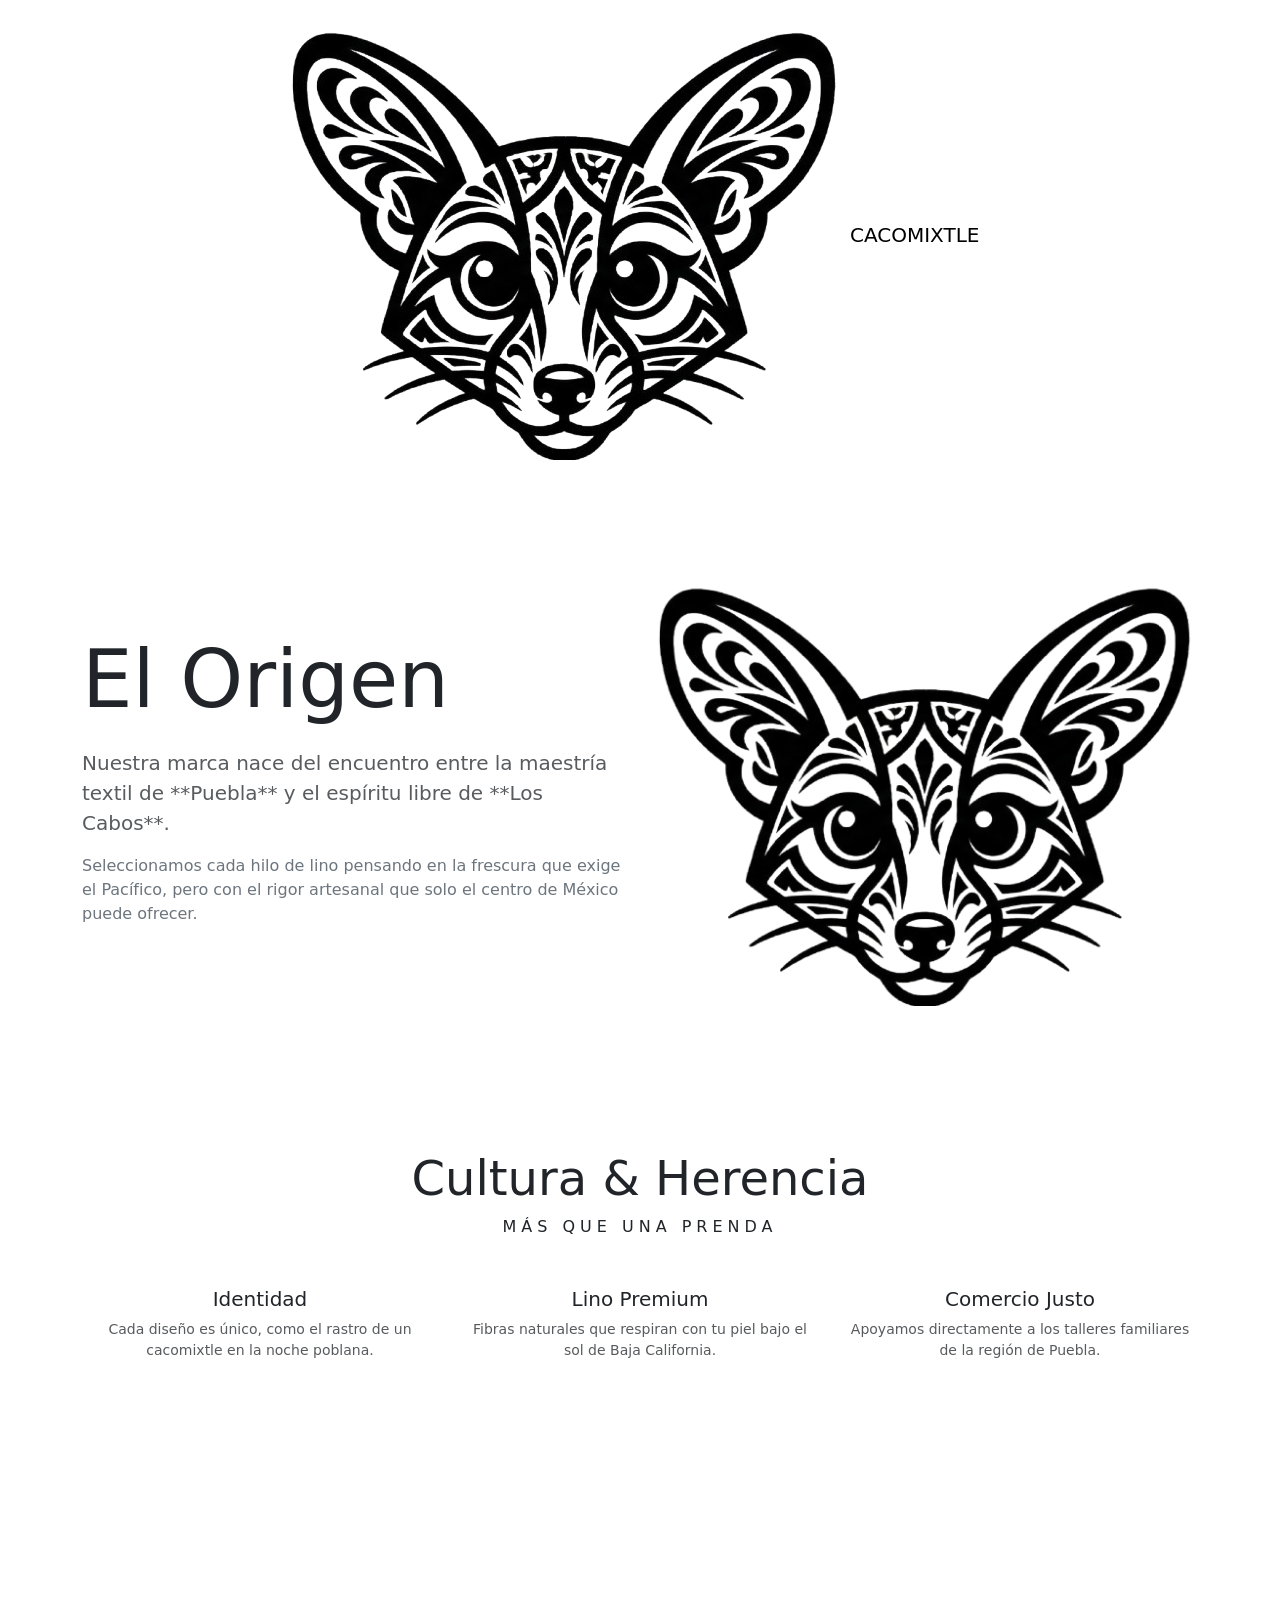
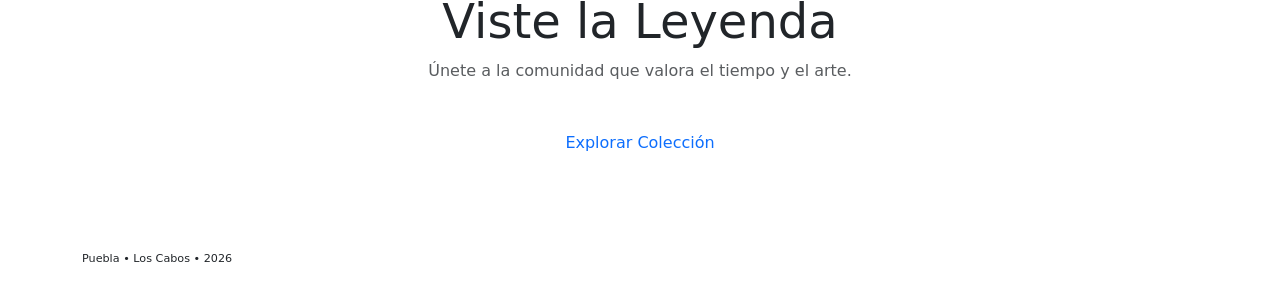
==== nosotros.html @ feb5851e "Primera version oficial" ====
<!DOCTYPE html>
<html lang="es">
<head>
    <meta charset="UTF-8">
    <meta name="viewport" content="width=device-width, initial-scale=1.0">
    <title>Historia | CACOMIXTLE</title>
    <link href="https://cdn.jsdelivr.net/npm/bootstrap@5.3.0/dist/css/bootstrap.min.css" rel="stylesheet">
    <link rel="stylesheet" href="https://unpkg.com/aos@next/dist/aos.css" />
    <link rel="stylesheet" href="css/styles.css">
</head>
<body>
    <nav class="navbar sticky-top">
        <div class="container justify-content-center">
            <a class="navbar-brand" href="index.html">
                <img src="img/caco_log.png" class="brand-logo" alt="Logo"> CACOMIXTLE
            </a>
        </div>
    </nav>

    <section class="container py-5 mt-5">
        <div class="row align-items-center">
            <div class="col-md-6" data-aos="fade-right">
                <h1 class="hero-content h1" style="font-family: var(--font-fancy); font-size: 5rem; text-align: left;">El Origen</h1>
                <div class="talavera-divider" style="width: 100px; margin: 20px 0;"></div>
                <p class="lead fw-light text-muted">Nuestra marca nace del encuentro entre la maestría textil de **Puebla** y el espíritu libre de **Los Cabos**.</p>
                <p class="text-secondary">Seleccionamos cada hilo de lino pensando en la frescura que exige el Pacífico, pero con el rigor artesanal que solo el centro de México puede ofrecer.</p>
            </div>
            <div class="col-md-6" data-aos="zoom-in">
                <img src="img/caco_log.png" class="img-fluid opacity-70" alt="Cacomixtle Arte">
            </div>
        </div>
    </section>

    <section class="py-5" style="background: var(--black); color: var(--white);">
        <div class="container text-center py-5" data-aos="fade-up">
            <h2 style="font-family: var(--font-fancy); font-size: 3rem;">Cultura & Herencia</h2>
            <p class="hero-subtitle" style="color: var(--gold); letter-spacing: 5px;">MÁS QUE UNA PRENDA</p>
            <div class="row mt-5">
                <div class="col-md-4 mb-4">
                    <i class="fas fa-fingerprint fa-2x mb-3" style="color: var(--gold);"></i>
                    <h5>Identidad</h5>
                    <p class="small opacity-75">Cada diseño es único, como el rastro de un cacomixtle en la noche poblana.</p>
                </div>
                <div class="col-md-4 mb-4">
                    <i class="fas fa-leaf fa-2x mb-3" style="color: var(--gold);"></i>
                    <h5>Lino Premium</h5>
                    <p class="small opacity-75">Fibras naturales que respiran con tu piel bajo el sol de Baja California.</p>
                </div>
                <div class="col-md-4 mb-4">
                    <i class="fas fa-hands-holding fa-2x mb-3" style="color: var(--gold);"></i>
                    <h5>Comercio Justo</h5>
                    <p class="small opacity-75">Apoyamos directamente a los talleres familiares de la región de Puebla.</p>
                </div>
            </div>
        </div>
    </section>

    <section class="container py-5 text-center my-5">
        <div data-aos="zoom-in">
            <h2 style="font-family: var(--font-fancy); font-size: 3rem;">Viste la Leyenda</h2>
            <p class="text-muted mb-5">Únete a la comunidad que valora el tiempo y el arte.</p>
            <a href="index.html" class="btn-premium w-auto px-5" style="display: inline-block; text-decoration: none;">Explorar Colección</a>
        </div>
    </section>

    <footer class="footer">
        <div class="container">
            <div class="footer-socials">
                <a href="#"><i class="fab fa-instagram"></i></a>
                <a href="https://wa.me/522225968886"><i class="fab fa-whatsapp"></i></a>
            </div>
            <p class="hero-subtitle" style="font-size: 0.7rem;">Puebla • Los Cabos • 2026</p>
        </div>
    </footer>

    <script src="https://unpkg.com/aos@next/dist/aos.js"></script>
    <script>AOS.init();</script>
</body>
</html>
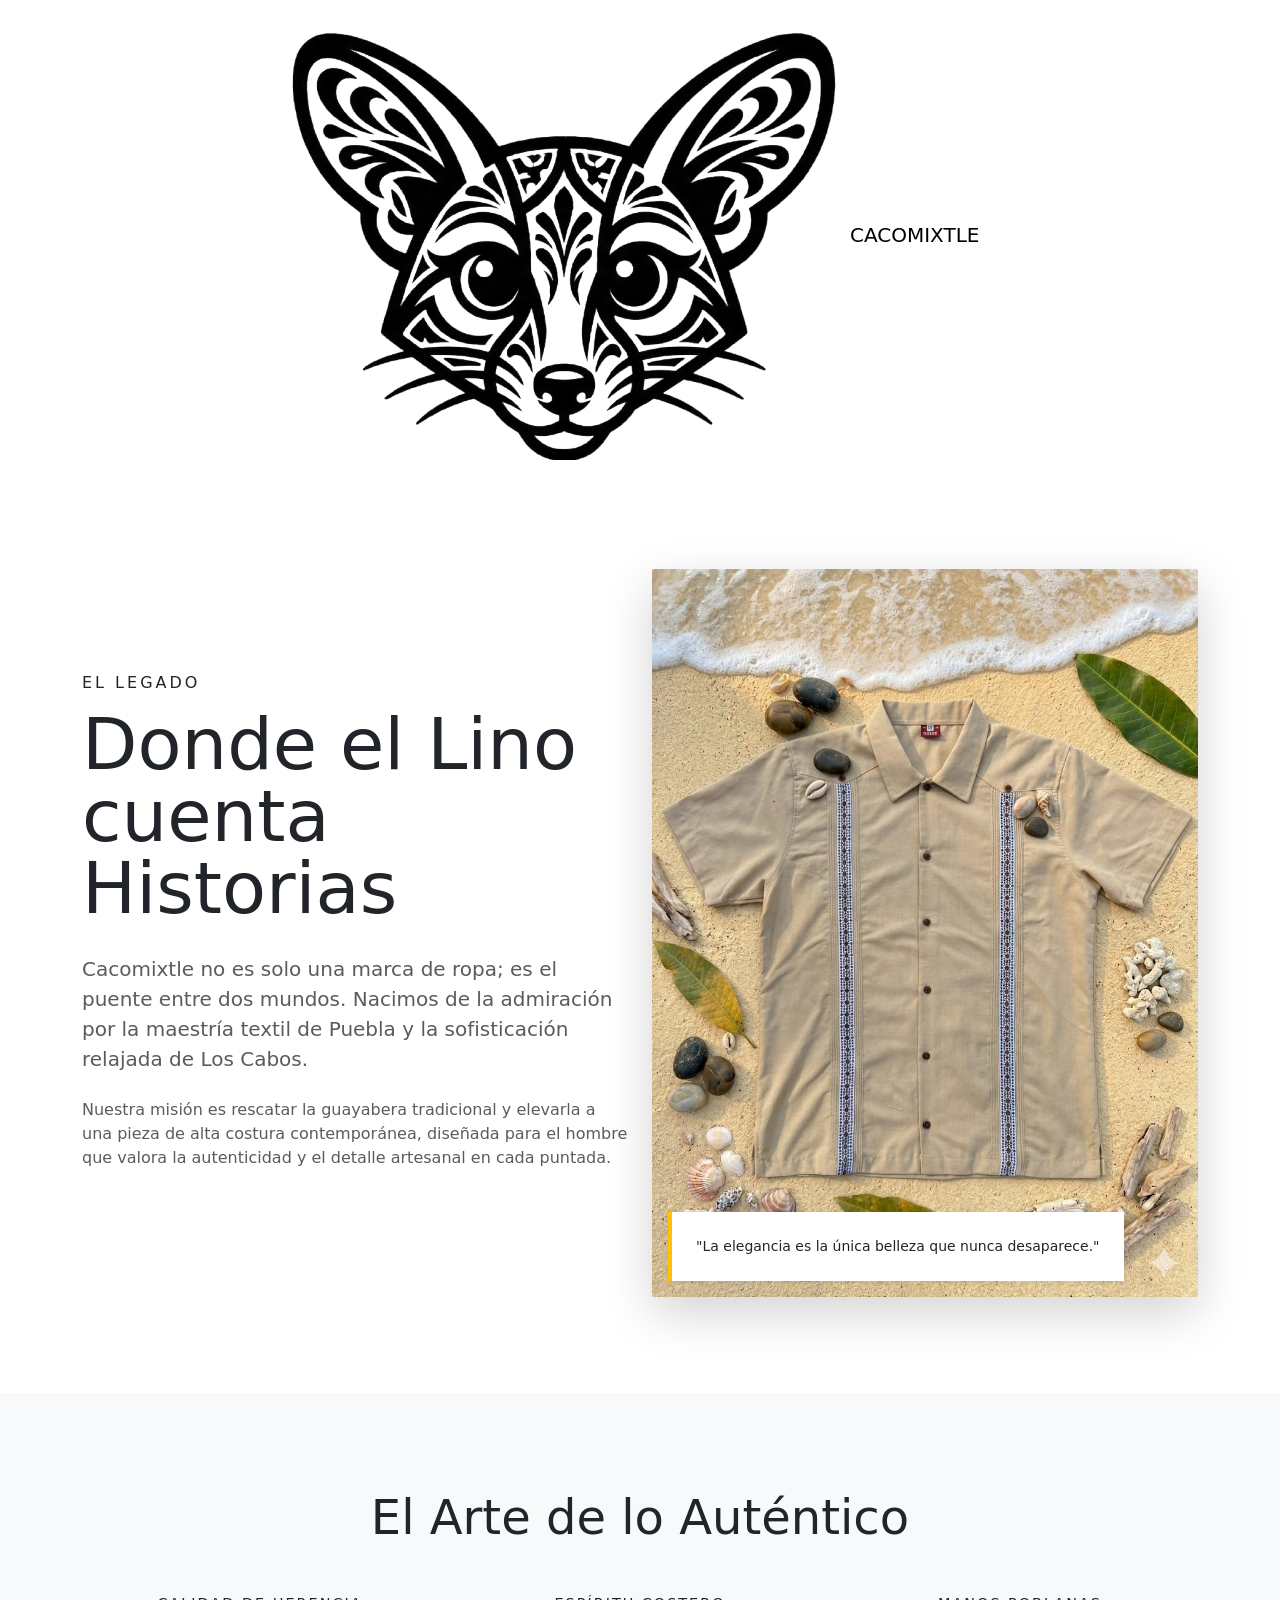
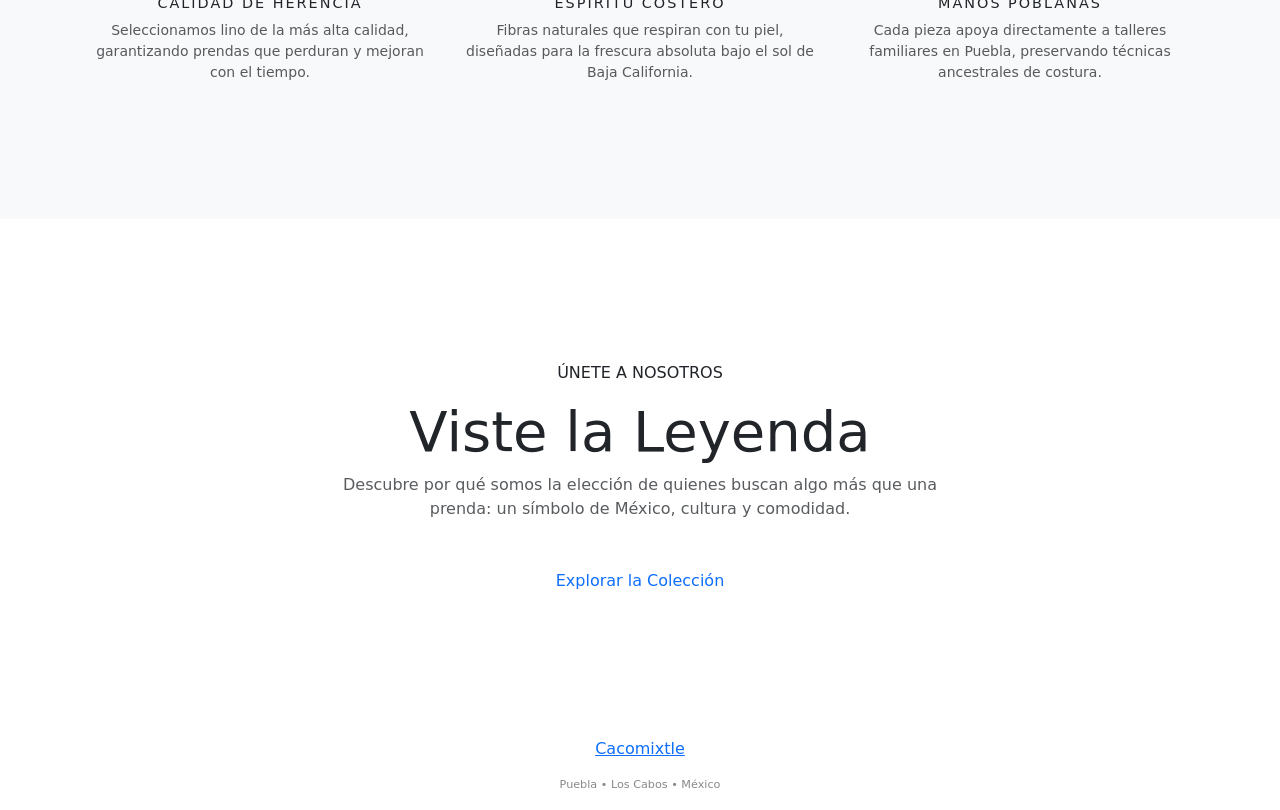
==== commit e90fc5b9: "v 0.1" ====
--- a/nosotros.html
+++ b/nosotros.html
@@ -3,7 +3,7 @@
 <head>
     <meta charset="UTF-8">
     <meta name="viewport" content="width=device-width, initial-scale=1.0">
-    <title>Historia | CACOMIXTLE</title>
+    <title>Nuestra Historia | CACOMIXTLE</title>
     <link href="https://cdn.jsdelivr.net/npm/bootstrap@5.3.0/dist/css/bootstrap.min.css" rel="stylesheet">
     <link rel="stylesheet" href="https://unpkg.com/aos@next/dist/aos.css" />
     <link rel="stylesheet" href="css/styles.css">
@@ -20,60 +20,78 @@
     <section class="container py-5 mt-5">
         <div class="row align-items-center">
             <div class="col-md-6" data-aos="fade-right">
-                <h1 class="hero-content h1" style="font-family: var(--font-fancy); font-size: 5rem; text-align: left;">El Origen</h1>
-                <div class="talavera-divider" style="width: 100px; margin: 20px 0;"></div>
-                <p class="lead fw-light text-muted">Nuestra marca nace del encuentro entre la maestría textil de **Puebla** y el espíritu libre de **Los Cabos**.</p>
-                <p class="text-secondary">Seleccionamos cada hilo de lino pensando en la frescura que exige el Pacífico, pero con el rigor artesanal que solo el centro de México puede ofrecer.</p>
+                <h6 class="hero-subtitle mb-3" style="letter-spacing: 3px;">EL LEGADO</h6>
+                <h1 class="hero-content h1" style="font-family: var(--font-fancy); font-size: 4.5rem; text-align: left; line-height: 1;">Donde el Lino<br>cuenta Historias</h1>
+                <div class="talavera-divider" style="width: 100px; margin: 30px 0;"></div>
+                <p class="lead fw-light text-muted mb-4">
+                    Cacomixtle no es solo una marca de ropa; es el puente entre dos mundos. Nacimos de la admiración por la maestría textil de Puebla y la sofisticación relajada de Los Cabos. 
+                </p>
+                <p class="text-muted mb-4">
+                    Nuestra misión es rescatar la guayabera tradicional y elevarla a una pieza de alta costura contemporánea, diseñada para el hombre que valora la autenticidad y el detalle artesanal en cada puntada.
+                </p>
             </div>
-            <div class="col-md-6" data-aos="zoom-in">
-                <img src="img/caco_log.png" class="img-fluid opacity-70" alt="Cacomixtle Arte">
+            <div class="col-md-6" data-aos="fade-left">
+                <div class="position-relative">
+                    <img src="img/guaya8.jpeg" class="img-fluid shadow-lg" style="border-radius: 2px;">
+                    <div class="p-4 bg-white position-absolute bottom-0 start-0 m-3 shadow-sm border-start border-warning border-4">
+                        <p class="small mb-0 italic">"La elegancia es la única belleza que nunca desaparece."</p>
+                    </div>
+                </div>
             </div>
         </div>
     </section>
 
-    <section class="py-5" style="background: var(--black); color: var(--white);">
-        <div class="container text-center py-5" data-aos="fade-up">
-            <h2 style="font-family: var(--font-fancy); font-size: 3rem;">Cultura & Herencia</h2>
-            <p class="hero-subtitle" style="color: var(--gold); letter-spacing: 5px;">MÁS QUE UNA PRENDA</p>
-            <div class="row mt-5">
-                <div class="col-md-4 mb-4">
-                    <i class="fas fa-fingerprint fa-2x mb-3" style="color: var(--gold);"></i>
-                    <h5>Identidad</h5>
-                    <p class="small opacity-75">Cada diseño es único, como el rastro de un cacomixtle en la noche poblana.</p>
+    <section class="bg-light py-5 my-5">
+        <div class="container py-5">
+            <div class="text-center mb-5" data-aos="fade-up">
+                <h2 style="font-family: var(--font-fancy); font-size: 3rem;">El Arte de lo Auténtico</h2>
+                <div class="talavera-divider mx-auto" style="width: 60px; margin: 20px auto;"></div>
+            </div>
+            <div class="row text-center">
+                <div class="col-md-4 mb-4" data-aos="fade-up" data-aos-delay="100">
+                    <i class="fas fa-gem fa-2x mb-3" style="color: var(--gold);"></i>
+                    <h5 class="text-uppercase" style="letter-spacing: 2px; font-size: 0.9rem;">Calidad de Herencia</h5>
+                    <p class="small opacity-75">Seleccionamos lino de la más alta calidad, garantizando prendas que perduran y mejoran con el tiempo.</p>
                 </div>
-                <div class="col-md-4 mb-4">
-                    <i class="fas fa-leaf fa-2x mb-3" style="color: var(--gold);"></i>
-                    <h5>Lino Premium</h5>
-                    <p class="small opacity-75">Fibras naturales que respiran con tu piel bajo el sol de Baja California.</p>
+                <div class="col-md-4 mb-4" data-aos="fade-up" data-aos-delay="200">
+                    <i class="fas fa-wind fa-2x mb-3" style="color: var(--gold);"></i>
+                    <h5 class="text-uppercase" style="letter-spacing: 2px; font-size: 0.9rem;">Espíritu Costero</h5>
+                    <p class="small opacity-75">Fibras naturales que respiran con tu piel, diseñadas para la frescura absoluta bajo el sol de Baja California.</p>
                 </div>
-                <div class="col-md-4 mb-4">
+                <div class="col-md-4 mb-4" data-aos="fade-up" data-aos-delay="300">
                     <i class="fas fa-hands-holding fa-2x mb-3" style="color: var(--gold);"></i>
-                    <h5>Comercio Justo</h5>
-                    <p class="small opacity-75">Apoyamos directamente a los talleres familiares de la región de Puebla.</p>
+                    <h5 class="text-uppercase" style="letter-spacing: 2px; font-size: 0.9rem;">Manos Poblanas</h5>
+                    <p class="small opacity-75">Cada pieza apoya directamente a talleres familiares en Puebla, preservando técnicas ancestrales de costura.</p>
                 </div>
             </div>
         </div>
     </section>
 
     <section class="container py-5 text-center my-5">
-        <div data-aos="zoom-in">
-            <h2 style="font-family: var(--font-fancy); font-size: 3rem;">Viste la Leyenda</h2>
-            <p class="text-muted mb-5">Únete a la comunidad que valora el tiempo y el arte.</p>
-            <a href="index.html" class="btn-premium w-auto px-5" style="display: inline-block; text-decoration: none;">Explorar Colección</a>
+        <div data-aos="zoom-in" class="py-5">
+            <h6 class="hero-subtitle mb-3">ÚNETE A NOSOTROS</h6>
+            <h2 style="font-family: var(--font-fancy); font-size: 3.5rem;">Viste la Leyenda</h2>
+            <p class="text-muted mb-5 mx-auto" style="max-width: 600px;">
+                Descubre por qué somos la elección de quienes buscan algo más que una prenda: un símbolo de México, cultura y comodidad.
+            </p>
+            <a href="index.html" class="btn-premium w-auto px-5" style="display: inline-block; text-decoration: none;">Explorar la Colección</a>
         </div>
     </section>
 
     <footer class="footer">
-        <div class="container">
-            <div class="footer-socials">
-                <a href="#"><i class="fab fa-instagram"></i></a>
+        <div class="container text-center">
+            <a href="index.html" class="footer-logo">Cacomixtle</a>
+            <div class="footer-socials mb-3">
+                <a href="https://www.instagram.com/cacomixtle_puebla?igsh=YmNxemw4ZGd0ejN5"><i class="fab fa-instagram"></i></a>
                 <a href="https://wa.me/522225968886"><i class="fab fa-whatsapp"></i></a>
             </div>
-            <p class="hero-subtitle" style="font-size: 0.7rem;">Puebla • Los Cabos • 2026</p>
+            <p class="hero-subtitle" style="font-size: 0.7rem; color: #888;">Puebla • Los Cabos • México</p>
         </div>
     </footer>
 
     <script src="https://unpkg.com/aos@next/dist/aos.js"></script>
-    <script>AOS.init();</script>
+    <script>
+        AOS.init({ duration: 1000, once: true });
+    </script>
 </body>
 </html>
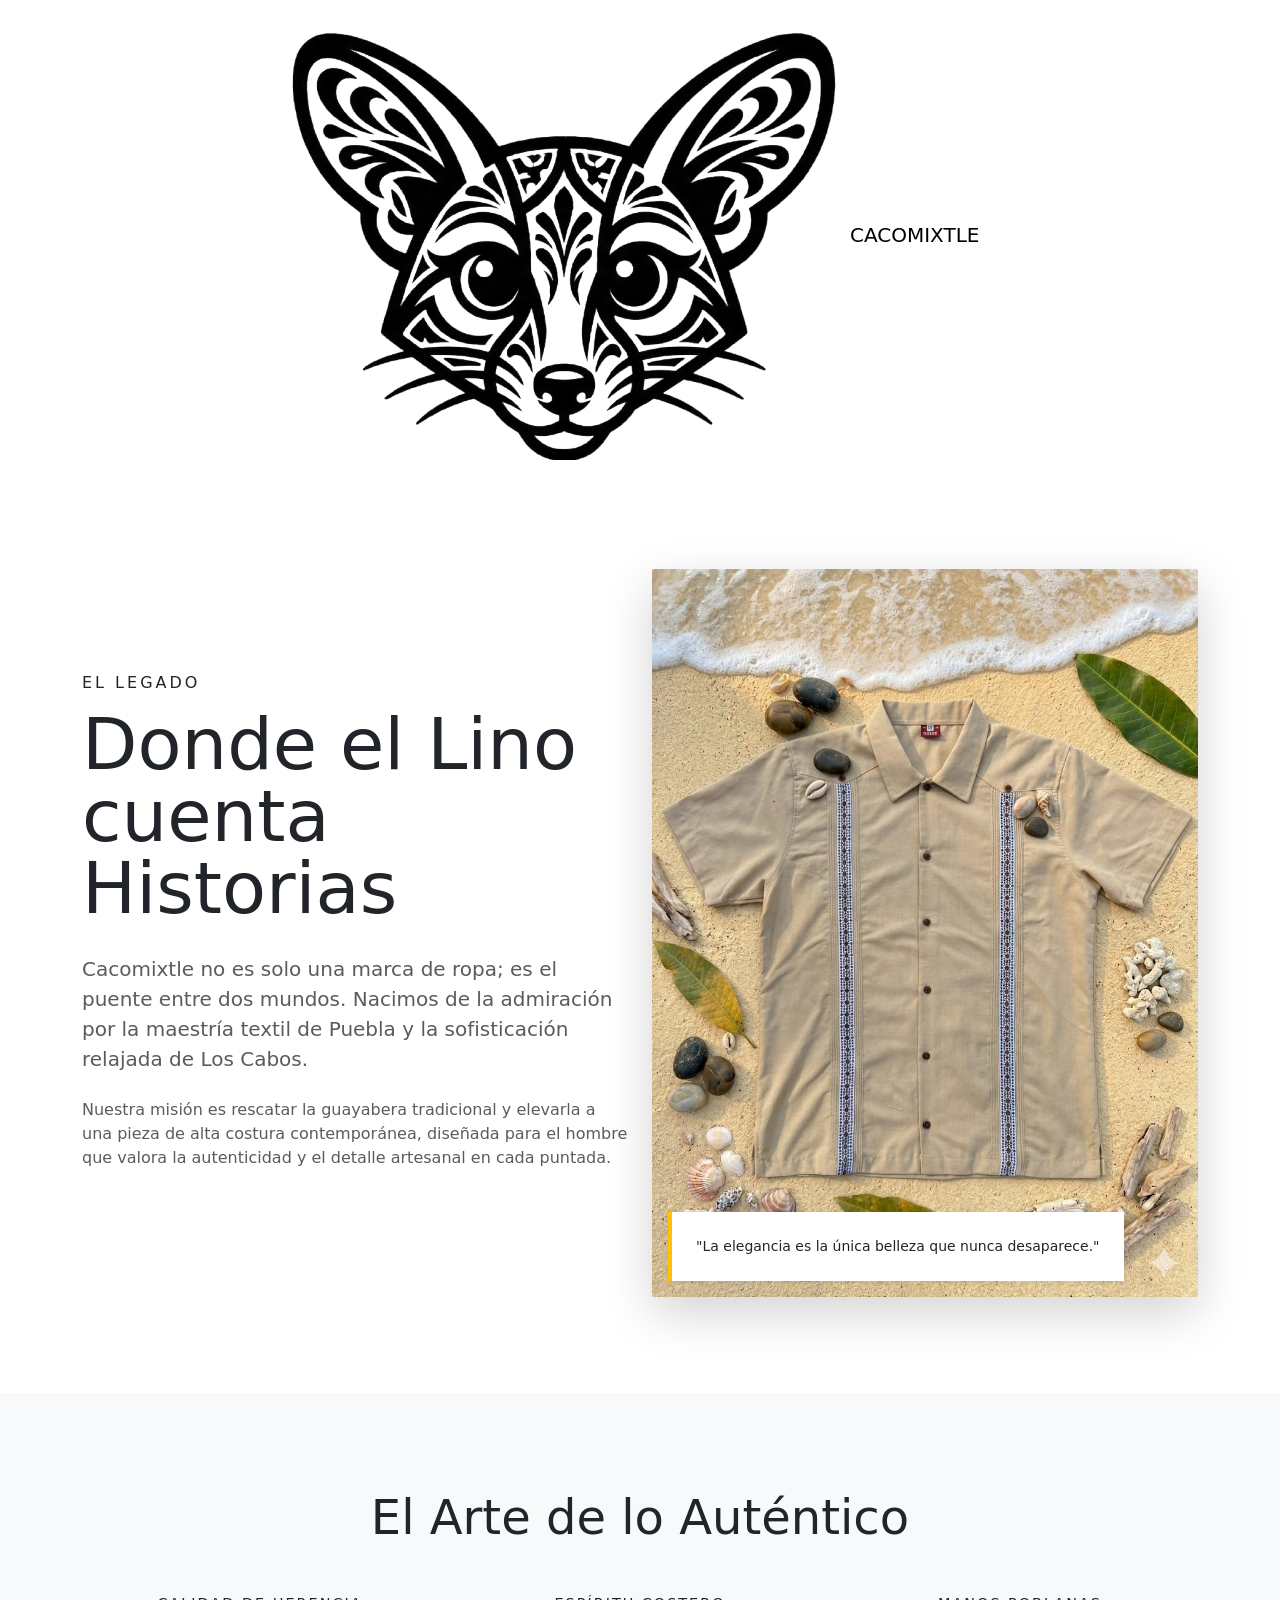
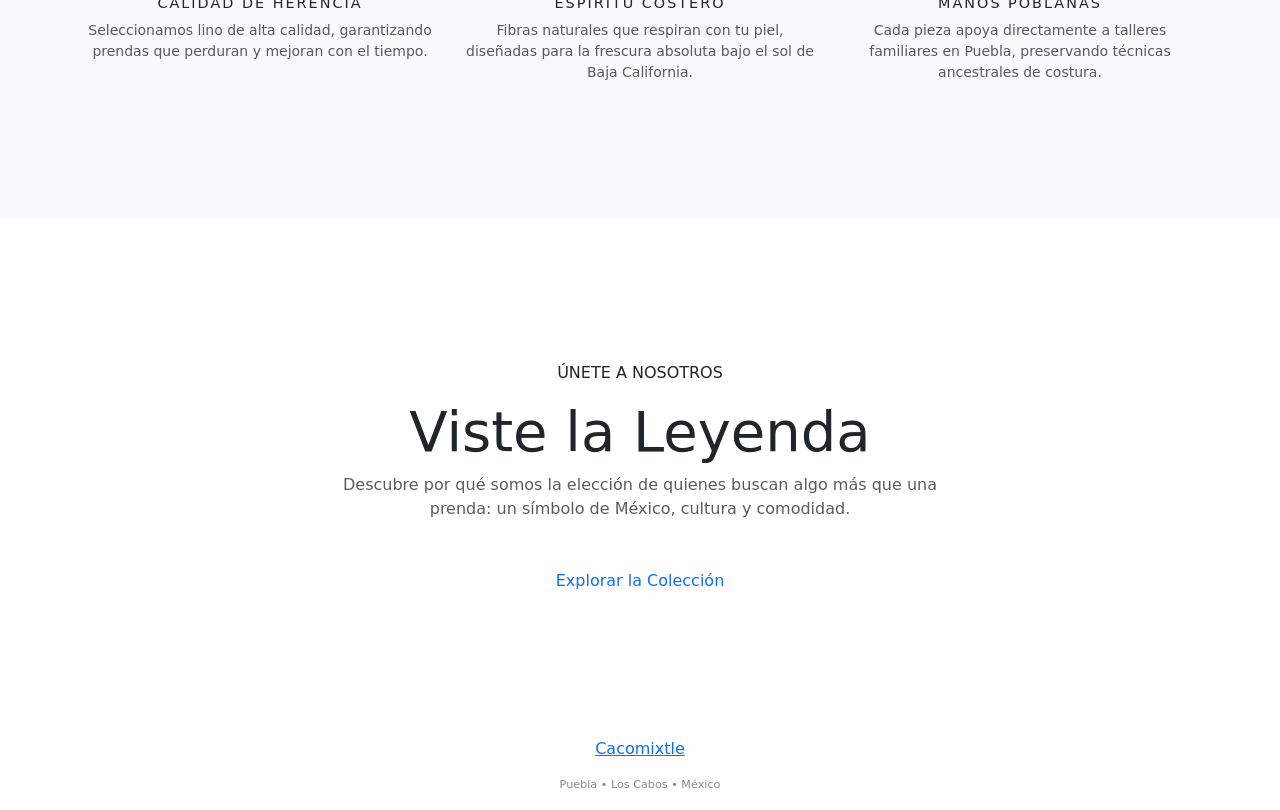
==== commit 0899b5d1: "version 0.2" ====
--- a/nosotros.html
+++ b/nosotros.html
@@ -51,7 +51,7 @@
                 <div class="col-md-4 mb-4" data-aos="fade-up" data-aos-delay="100">
                     <i class="fas fa-gem fa-2x mb-3" style="color: var(--gold);"></i>
                     <h5 class="text-uppercase" style="letter-spacing: 2px; font-size: 0.9rem;">Calidad de Herencia</h5>
-                    <p class="small opacity-75">Seleccionamos lino de la más alta calidad, garantizando prendas que perduran y mejoran con el tiempo.</p>
+                    <p class="small opacity-75">Seleccionamos lino de alta calidad, garantizando prendas que perduran y mejoran con el tiempo.</p>
                 </div>
                 <div class="col-md-4 mb-4" data-aos="fade-up" data-aos-delay="200">
                     <i class="fas fa-wind fa-2x mb-3" style="color: var(--gold);"></i>
